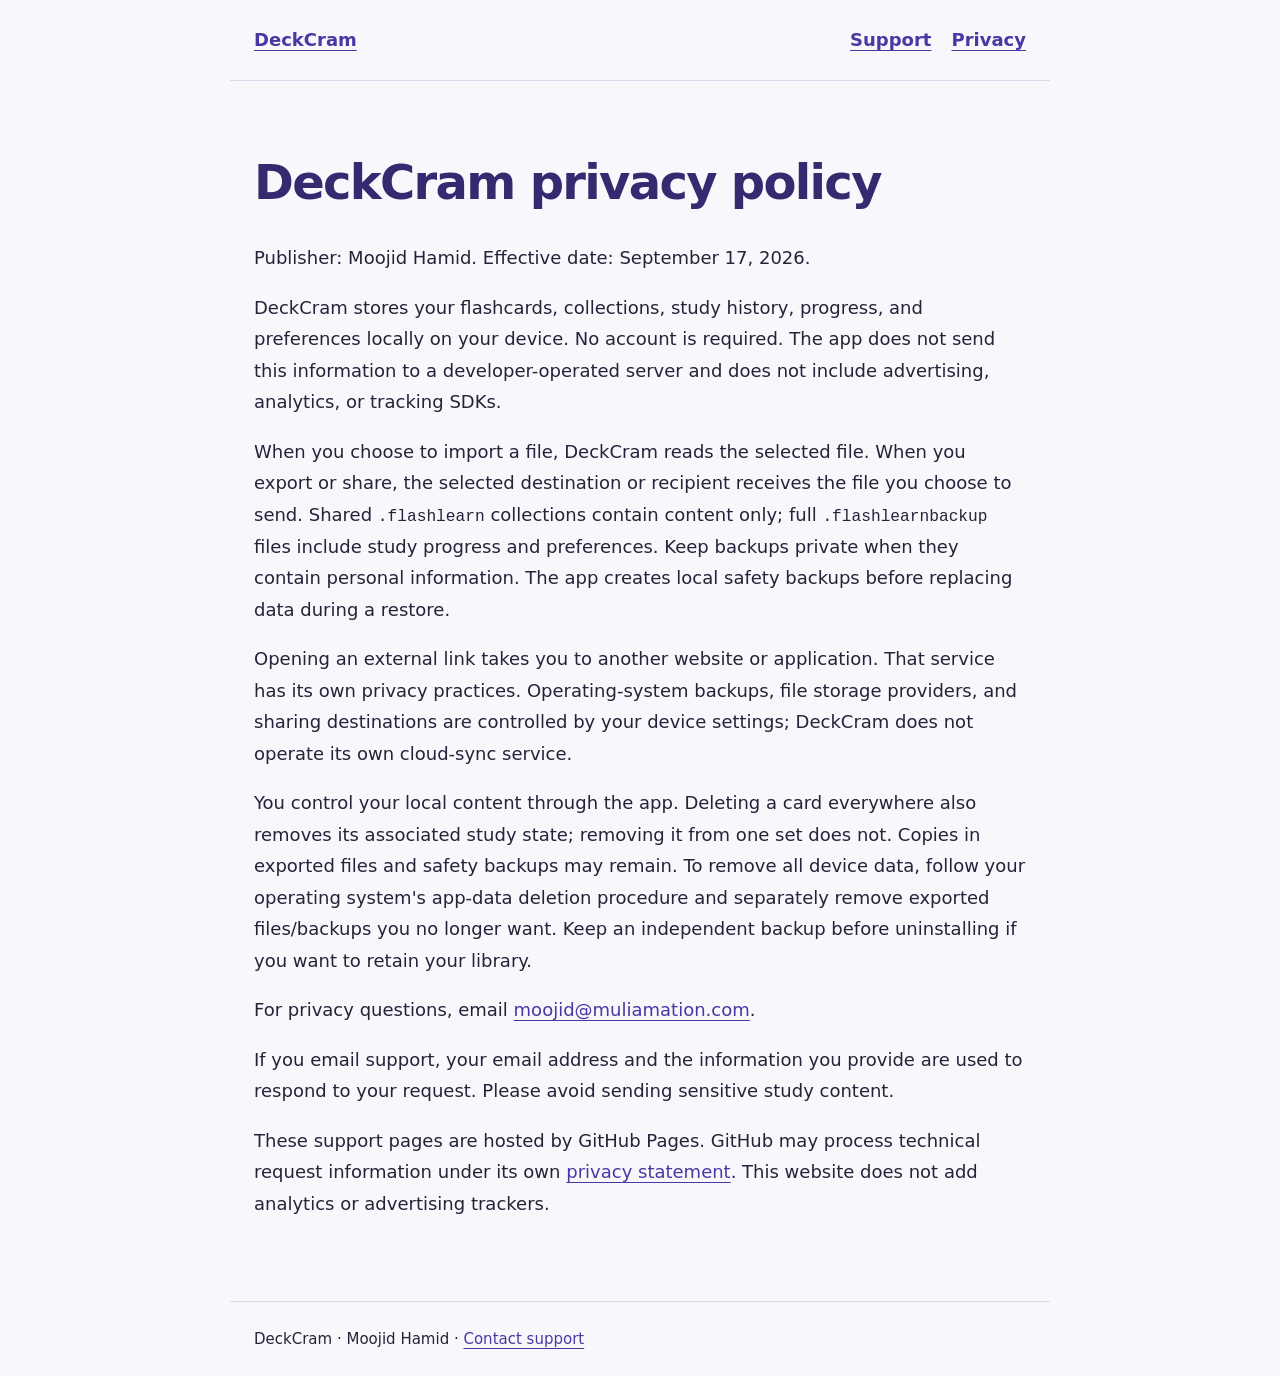
==== privacy/index.html @ b6ca06ab "Publish DeckCram support and privacy pages" ====
<!doctype html>
<html lang="en"><head><meta charset="utf-8"><meta name="viewport" content="width=device-width,initial-scale=1"><meta name="description" content="DeckCram flashcards — support and privacy information."><title>Privacy policy · DeckCram</title><link rel="stylesheet" href="../style.css"></head>
<body><a class="skip" href="#main">Skip to content</a><header><a href="../">DeckCram</a><nav aria-label="Main"><a href="../support/">Support</a><a href="../privacy/">Privacy</a></nav></header><main id="main"><h1>DeckCram privacy policy</h1>
<p>Publisher: Moojid Hamid. Effective date: September 17, 2026.</p>
<p>DeckCram stores your flashcards, collections, study history, progress, and preferences locally on your device. No account is required. The app does not send this information to a developer-operated server and does not include advertising, analytics, or tracking SDKs.</p>
<p>When you choose to import a file, DeckCram reads the selected file. When you export or share, the selected destination or recipient receives the file you choose to send. Shared <code>.flashlearn</code> collections contain content only; full <code>.flashlearnbackup</code> files include study progress and preferences. Keep backups private when they contain personal information. The app creates local safety backups before replacing data during a restore.</p>
<p>Opening an external link takes you to another website or application. That service has its own privacy practices. Operating-system backups, file storage providers, and sharing destinations are controlled by your device settings; DeckCram does not operate its own cloud-sync service.</p>
<p>You control your local content through the app. Deleting a card everywhere also removes its associated study state; removing it from one set does not. Copies in exported files and safety backups may remain. To remove all device data, follow your operating system&#x27;s app-data deletion procedure and separately remove exported files/backups you no longer want. Keep an independent backup before uninstalling if you want to retain your library.</p>
<p>For privacy questions, email <a href="mailto:moojid@muliamation.com">moojid@muliamation.com</a>.</p>
<p>If you email support, your email address and the information you provide are used to respond to your request. Please avoid sending sensitive study content.</p>
<p>These support pages are hosted by GitHub Pages. GitHub may process technical request information under its own <a href="https://docs.github.com/en/site-policy/privacy-policies/github-general-privacy-statement">privacy statement</a>. This website does not add analytics or advertising trackers.</p></main><footer>DeckCram · Moojid Hamid · <a href="mailto:moojid@muliamation.com">Contact support</a></footer></body></html>
---- style.css ----
*{box-sizing:border-box}body{margin:0;background:#f7f7fc;color:#252339;font:18px/1.75 system-ui,-apple-system,sans-serif}header,main,footer{max-width:820px;margin:auto;padding:24px}header{display:flex;align-items:center;justify-content:space-between;gap:20px;border-bottom:1px solid #dbd9eb}nav{display:flex;gap:20px;flex-wrap:wrap}a{color:#4938a4;text-underline-offset:4px}a:focus-visible{outline:3px solid #08766c;outline-offset:5px}header a{font-weight:650}h1{font-size:clamp(2rem,6vw,3rem);line-height:1.15;letter-spacing:-.035em;color:#35296f}h2{font-size:1.35rem;line-height:1.35;margin-top:2em}main{padding-top:42px;padding-bottom:64px}footer{font-size:15px;border-top:1px solid #dbd9eb}code{font-size:.9em;overflow-wrap:anywhere}p{overflow-wrap:anywhere}.lead{font-size:24px;color:#51476d}.skip{position:absolute;left:-9999px}.skip:focus{left:12px;background:white;padding:12px}@media(max-width:480px){header{align-items:flex-start;flex-direction:column}header,main,footer{padding-left:20px;padding-right:20px}}
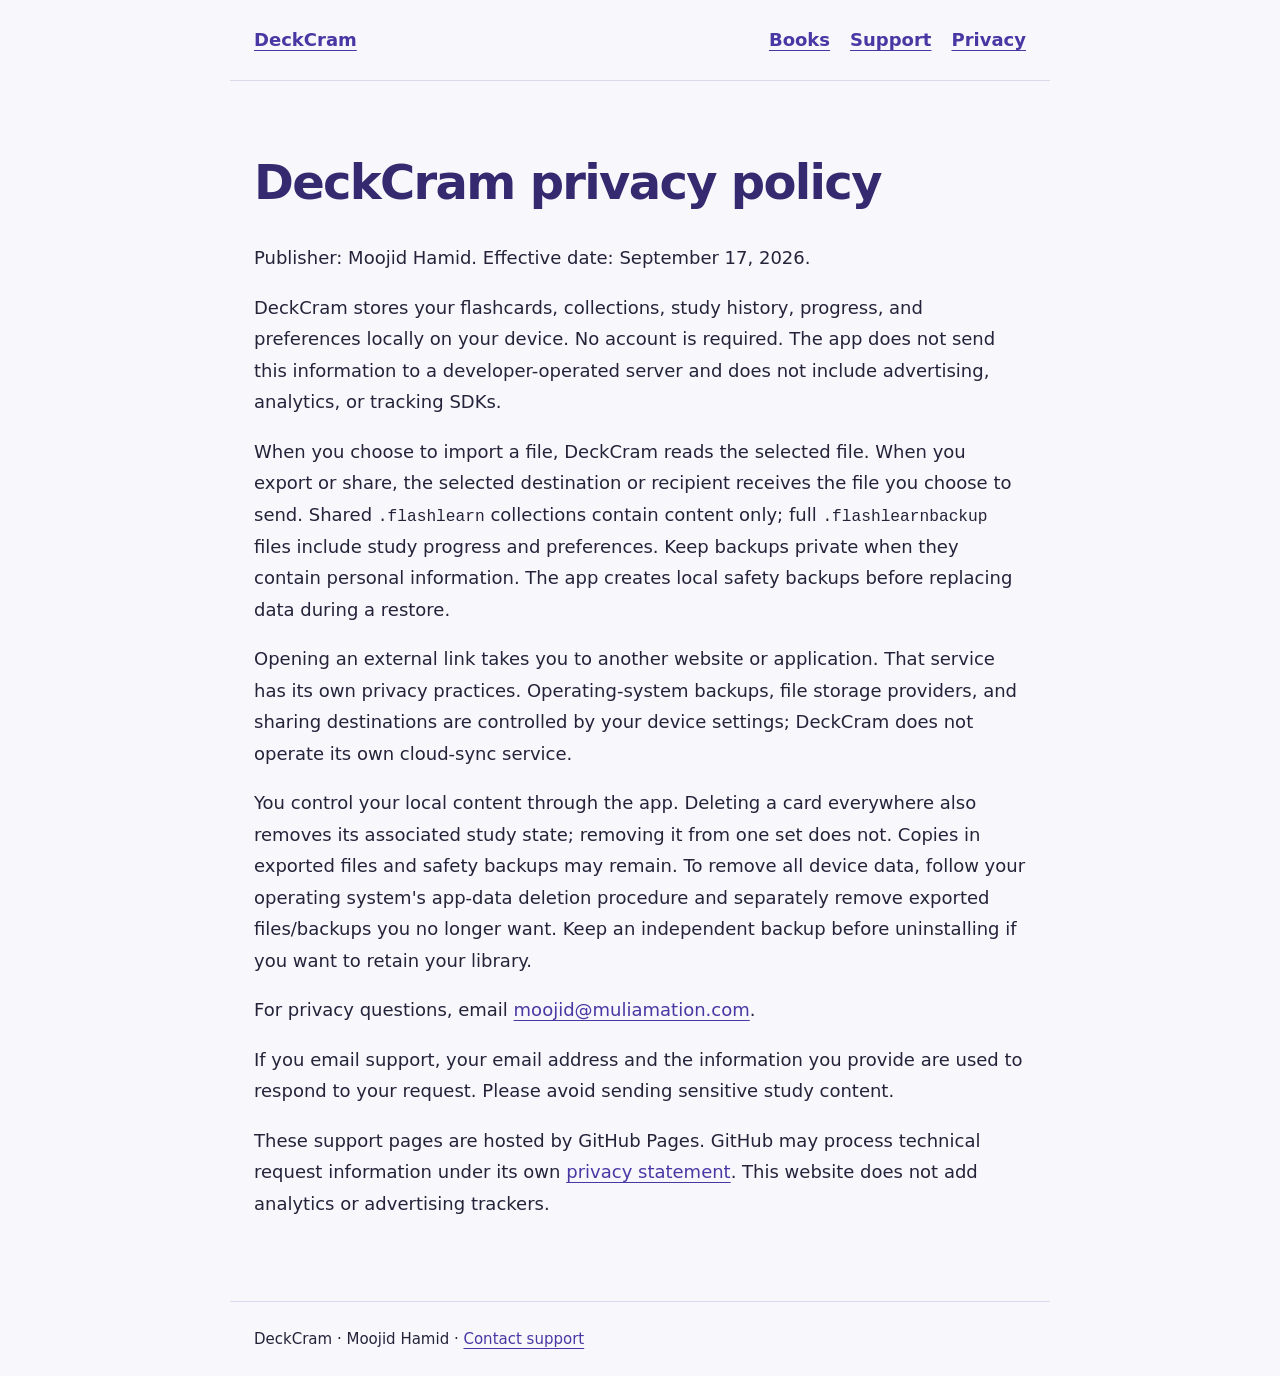
==== commit e37230d7: "Publish Arabic study books and complete verb comparison tables" ====
--- a/privacy/index.html
+++ b/privacy/index.html
@@ -1,6 +1,6 @@
 <!doctype html>
 <html lang="en"><head><meta charset="utf-8"><meta name="viewport" content="width=device-width,initial-scale=1"><meta name="description" content="DeckCram flashcards — support and privacy information."><title>Privacy policy · DeckCram</title><link rel="stylesheet" href="../style.css"></head>
-<body><a class="skip" href="#main">Skip to content</a><header><a href="../">DeckCram</a><nav aria-label="Main"><a href="../support/">Support</a><a href="../privacy/">Privacy</a></nav></header><main id="main"><h1>DeckCram privacy policy</h1>
+<body><a class="skip" href="#main">Skip to content</a><header><a href="../">DeckCram</a><nav aria-label="Main"><a href="../books/">Books</a><a href="../support/">Support</a><a href="../privacy/">Privacy</a></nav></header><main id="main"><h1>DeckCram privacy policy</h1>
 <p>Publisher: Moojid Hamid. Effective date: September 17, 2026.</p>
 <p>DeckCram stores your flashcards, collections, study history, progress, and preferences locally on your device. No account is required. The app does not send this information to a developer-operated server and does not include advertising, analytics, or tracking SDKs.</p>
 <p>When you choose to import a file, DeckCram reads the selected file. When you export or share, the selected destination or recipient receives the file you choose to send. Shared <code>.flashlearn</code> collections contain content only; full <code>.flashlearnbackup</code> files include study progress and preferences. Keep backups private when they contain personal information. The app creates local safety backups before replacing data during a restore.</p>
